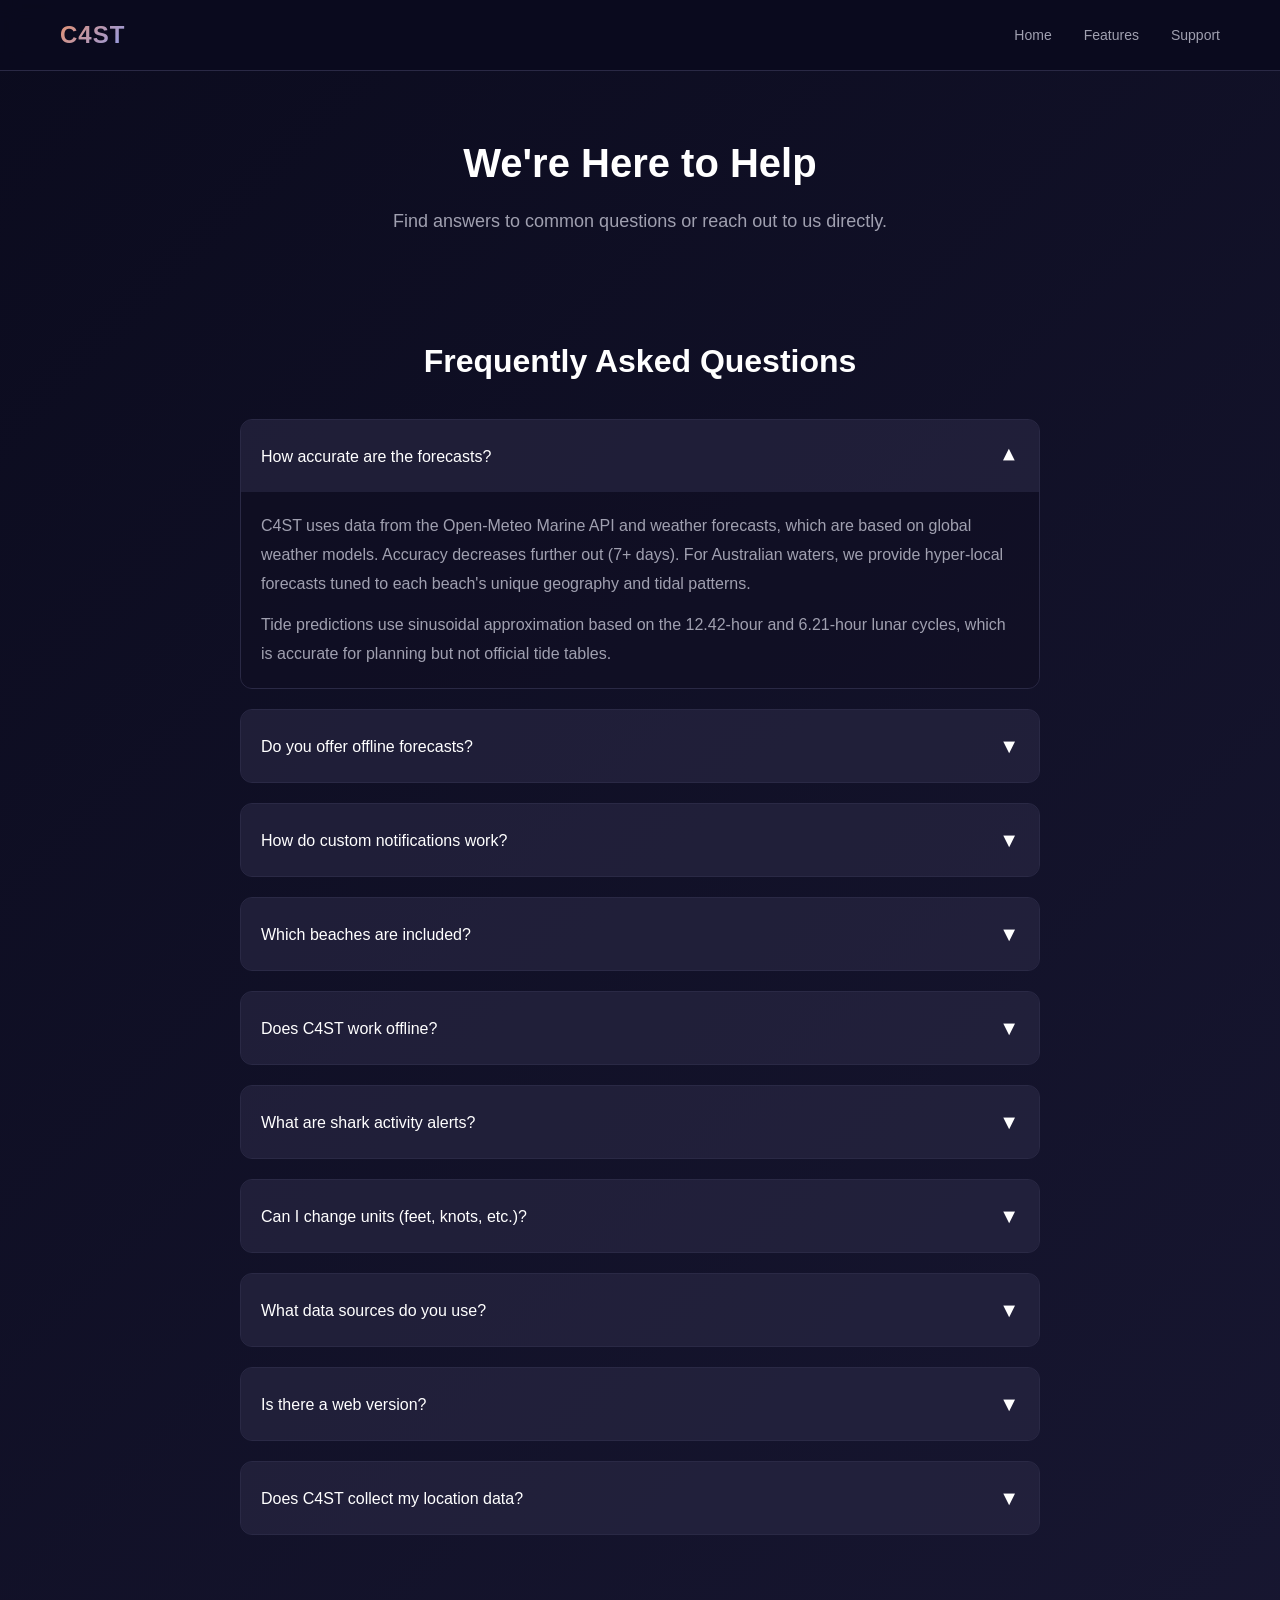
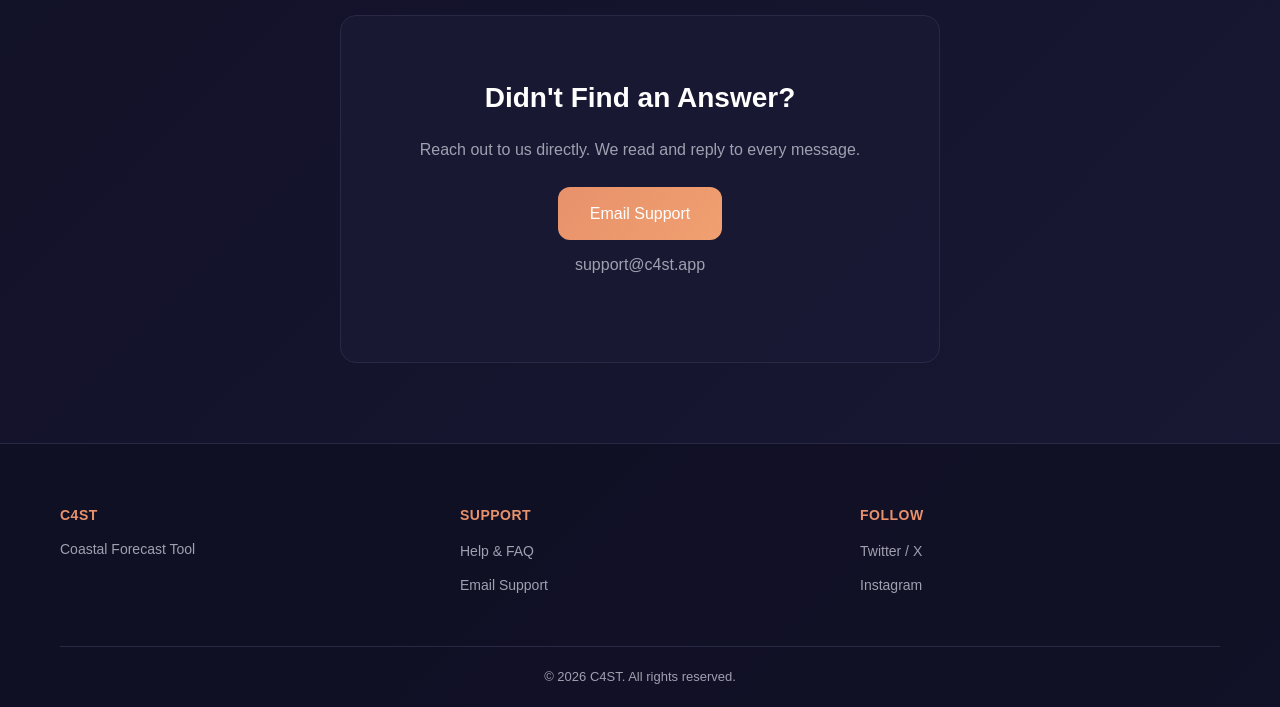
==== support/index.html @ 7ac0140b "Initial website build" ====
<!DOCTYPE html>
<html lang="en">
<head>
  <meta charset="UTF-8">
  <meta name="viewport" content="width=device-width, initial-scale=1.0">
  <meta name="description" content="C4ST Support — Help, FAQ, and contact for C4ST Coastal Forecast Tool.">
  <meta name="theme-color" content="#0b0b1e">
  <title>Support — C4ST</title>
  <link rel="stylesheet" href="../style.css">
  <style>
    .support-hero {
      padding: 60px 0 40px;
      text-align: center;
    }

    .support-hero h1 {
      font-size: 40px;
      margin-bottom: 12px;
    }

    .support-hero p {
      font-size: 18px;
      color: var(--text-secondary);
    }

    .faq-section {
      max-width: 800px;
      margin: 60px auto;
    }

    .faq-section h2 {
      font-size: 32px;
      margin-bottom: 32px;
      text-align: center;
    }

    .faq-item {
      margin-bottom: 20px;
      border: 1px solid var(--border);
      border-radius: 12px;
      overflow: hidden;
    }

    .faq-question {
      padding: 20px;
      background: rgba(42, 41, 69, 0.6);
      cursor: pointer;
      display: flex;
      justify-content: space-between;
      align-items: center;
      font-weight: 500;
      user-select: none;
      transition: background 0.3s;
    }

    .faq-question:hover {
      background: rgba(42, 41, 69, 0.9);
    }

    .faq-toggle {
      font-size: 20px;
      transition: transform 0.3s;
    }

    .faq-item.active .faq-toggle {
      transform: rotate(180deg);
    }

    .faq-answer {
      padding: 0 20px;
      max-height: 0;
      overflow: hidden;
      transition: all 0.3s ease;
      background: rgba(16, 15, 35, 0.5);
    }

    .faq-item.active .faq-answer {
      padding: 20px;
      max-height: 500px;
    }

    .faq-answer p {
      color: var(--text-secondary);
      line-height: 1.8;
      margin-bottom: 12px;
    }

    .faq-answer p:last-child {
      margin-bottom: 0;
    }

    .contact-section {
      max-width: 600px;
      margin: 80px auto;
      padding: 60px;
      background: rgba(26, 25, 53, 0.8);
      border: 1px solid var(--border);
      border-radius: 16px;
      text-align: center;
    }

    .contact-section h2 {
      font-size: 28px;
      margin-bottom: 16px;
    }

    .contact-section p {
      color: var(--text-secondary);
      margin-bottom: 24px;
      font-size: 16px;
    }

    .contact-section a {
      display: inline-block;
      margin-bottom: 12px;
    }
  </style>
</head>
<body>
  <!-- Nav -->
  <nav class="navbar">
    <div class="container">
      <a href="/" class="logo">C4ST</a>
      <ul class="nav-links">
        <li><a href="/">Home</a></li>
        <li><a href="/#features">Features</a></li>
        <li><a href="/support">Support</a></li>
      </ul>
    </div>
  </nav>

  <!-- Hero -->
  <div class="support-hero">
    <div class="container">
      <h1>We're Here to Help</h1>
      <p>Find answers to common questions or reach out to us directly.</p>
    </div>
  </div>

  <!-- FAQ -->
  <div class="container">
    <div class="faq-section">
      <h2>Frequently Asked Questions</h2>

      <div class="faq-item active">
        <div class="faq-question" onclick="this.parentElement.classList.toggle('active')">
          <span>How accurate are the forecasts?</span>
          <span class="faq-toggle">▼</span>
        </div>
        <div class="faq-answer">
          <p>C4ST uses data from the Open-Meteo Marine API and weather forecasts, which are based on global weather models. Accuracy decreases further out (7+ days). For Australian waters, we provide hyper-local forecasts tuned to each beach's unique geography and tidal patterns.</p>
          <p>Tide predictions use sinusoidal approximation based on the 12.42-hour and 6.21-hour lunar cycles, which is accurate for planning but not official tide tables.</p>
        </div>
      </div>

      <div class="faq-item">
        <div class="faq-question" onclick="this.parentElement.classList.toggle('active')">
          <span>Do you offer offline forecasts?</span>
          <span class="faq-toggle">▼</span>
        </div>
        <div class="faq-answer">
          <p>When you're offline or the API is unavailable, C4ST shows synthetic fallback data generated from each beach's latitude/longitude. This is marked clearly and shouldn't be relied on for planning. Always fetch fresh data when possible.</p>
        </div>
      </div>

      <div class="faq-item">
        <div class="faq-question" onclick="this.parentElement.classList.toggle('active')">
          <span>How do custom notifications work?</span>
          <span class="faq-toggle">▼</span>
        </div>
        <div class="faq-answer">
          <p>Set your ideal conditions for a beach: swell height range, minimum period, maximum wind speed, wind direction, tide level, and time of day. C4ST scans the 7-day forecast and notifies you when those conditions line up.</p>
          <p>You can notify up to 7 days in advance, and optionally also on the day of. The app checks forecasts when you open it and periodically in the background.</p>
        </div>
      </div>

      <div class="faq-item">
        <div class="faq-question" onclick="this.parentElement.classList.toggle('active')">
          <span>Which beaches are included?</span>
          <span class="faq-toggle">▼</span>
        </div>
        <div class="faq-answer">
          <p>C4ST covers 73 beaches across all 6 Australian states: NSW, QLD, VIC, SA, WA, and TAS. Browse by state or search by name/region. If your favourite beach isn't listed, email us and we'll consider adding it.</p>
        </div>
      </div>

      <div class="faq-item">
        <div class="faq-question" onclick="this.parentElement.classList.toggle('active')">
          <span>Does C4ST work offline?</span>
          <span class="faq-toggle">▼</span>
        </div>
        <div class="faq-answer">
          <p>Forecasts require a live internet connection to fetch from our API. However, recently fetched data is cached, so you can view past forecasts briefly offline. For a fresh forecast, you'll need connectivity.</p>
        </div>
      </div>

      <div class="faq-item">
        <div class="faq-question" onclick="this.parentElement.classList.toggle('active')">
          <span>What are shark activity alerts?</span>
          <span class="faq-toggle">▼</span>
        </div>
        <div class="faq-answer">
          <p>C4ST tracks recent shark sightings reported near Australian beaches and sends notifications if a sighting is within ~50km of your favourite spots. Sightings are sourced from public reports and surf communities. Stay alert, but remember sharks are rare — use common sense alongside the app.</p>
        </div>
      </div>

      <div class="faq-item">
        <div class="faq-question" onclick="this.parentElement.classList.toggle('active')">
          <span>Can I change units (feet, knots, etc.)?</span>
          <span class="faq-toggle">▼</span>
        </div>
        <div class="faq-answer">
          <p>Yes. Go to Settings and toggle between metric/imperial (metres/feet), 12h/24h time format, and km/h vs knots. Your preference is saved and applied everywhere in the app, including custom notifications.</p>
        </div>
      </div>

      <div class="faq-item">
        <div class="faq-question" onclick="this.parentElement.classList.toggle('active')">
          <span>What data sources do you use?</span>
          <span class="faq-toggle">▼</span>
        </div>
        <div class="faq-answer">
          <p>C4ST fetches weather and marine forecasts from the Open-Meteo APIs (free, open-source). Tides are calculated using harmonic approximation. Water temperatures are from Open-Meteo marine data. We do not scrape or repackage proprietary data.</p>
        </div>
      </div>

      <div class="faq-item">
        <div class="faq-question" onclick="this.parentElement.classList.toggle('active')">
          <span>Is there a web version?</span>
          <span class="faq-toggle">▼</span>
        </div>
        <div class="faq-answer">
          <p>C4ST is iOS-only right now. We're exploring Android and web versions in the future, but there's no timeline yet. Check back for updates.</p>
        </div>
      </div>

      <div class="faq-item">
        <div class="faq-question" onclick="this.parentElement.classList.toggle('active')">
          <span>Does C4ST collect my location data?</span>
          <span class="faq-toggle">▼</span>
        </div>
        <div class="faq-answer">
          <p>Only if you enable "Nearby Spots" in Settings, which uses your device's geolocation to rank nearby beaches. We never send location data to external servers — it's used locally to calculate distance to beaches.</p>
        </div>
      </div>
    </div>

    <!-- Contact -->
    <div class="contact-section">
      <h2>Didn't Find an Answer?</h2>
      <p>Reach out to us directly. We read and reply to every message.</p>
      <a href="mailto:support@c4st.app" class="btn btn-primary">Email Support</a>
      <p>support@c4st.app</p>
    </div>
  </div>

  <!-- Footer -->
  <footer class="footer" style="margin-top: 60px;">
    <div class="container">
      <div class="footer-content">
        <div>
          <h4>C4ST</h4>
          <p>Coastal Forecast Tool</p>
        </div>
        <div>
          <h4>Support</h4>
          <ul>
            <li><a href="/support">Help & FAQ</a></li>
            <li><a href="mailto:support@c4st.app">Email Support</a></li>
          </ul>
        </div>
        <div>
          <h4>Follow</h4>
          <ul>
            <li><a href="https://twitter.com" target="_blank">Twitter / X</a></li>
            <li><a href="https://instagram.com" target="_blank">Instagram</a></li>
          </ul>
        </div>
      </div>
      <div class="footer-bottom">
        <p>&copy; 2026 C4ST. All rights reserved.</p>
      </div>
    </div>
  </footer>

  <script>
    // FAQ accordion
    document.querySelectorAll('.faq-question').forEach(q => {
      q.addEventListener('click', () => {
        const item = q.parentElement;
        item.classList.toggle('active');
      });
    });
  </script>
</body>
</html>
---- style.css ----
* {
  margin: 0;
  padding: 0;
  box-sizing: border-box;
}

:root {
  --bg-primary: #0b0b1e;
  --bg-secondary: #16152b;
  --text-primary: #ffffff;
  --text-secondary: #a0a0b0;
  --accent: #e8916b;
  --accent-secondary: #8b9cf0;
  --border: #2a2945;
}

body {
  font-family: -apple-system, BlinkMacSystemFont, 'Segoe UI', Roboto, Oxygen, Ubuntu, Cantarell, sans-serif;
  background: linear-gradient(135deg, var(--bg-primary) 0%, #1a1935 100%);
  color: var(--text-primary);
  line-height: 1.6;
  min-height: 100vh;
}

.container {
  max-width: 1200px;
  margin: 0 auto;
  padding: 0 20px;
}

/* Navigation */
.navbar {
  position: sticky;
  top: 0;
  z-index: 100;
  background: rgba(11, 11, 30, 0.9);
  backdrop-filter: blur(10px);
  border-bottom: 1px solid var(--border);
}

.navbar .container {
  display: flex;
  justify-content: space-between;
  align-items: center;
  padding: 16px 20px;
}

.logo {
  font-size: 24px;
  font-weight: 700;
  letter-spacing: 1px;
  background: linear-gradient(135deg, var(--accent) 0%, var(--accent-secondary) 100%);
  -webkit-background-clip: text;
  -webkit-text-fill-color: transparent;
  background-clip: text;
}

.nav-links {
  display: flex;
  list-style: none;
  gap: 32px;
}

.nav-links a {
  color: var(--text-secondary);
  text-decoration: none;
  font-size: 14px;
  transition: color 0.3s;
}

.nav-links a:hover {
  color: var(--accent);
}

/* Hero Section */
.hero {
  padding: 80px 0 120px;
  text-align: center;
}

.hero h1 {
  font-size: 56px;
  font-weight: 700;
  margin-bottom: 20px;
  letter-spacing: -1px;
  max-width: 800px;
  margin-left: auto;
  margin-right: auto;
  line-height: 1.2;
}

.hero p {
  font-size: 18px;
  color: var(--text-secondary);
  max-width: 600px;
  margin: 0 auto 40px;
}

.cta-buttons {
  display: flex;
  gap: 16px;
  justify-content: center;
  margin-bottom: 80px;
  flex-wrap: wrap;
}

.btn {
  padding: 14px 32px;
  border-radius: 12px;
  text-decoration: none;
  font-weight: 500;
  font-size: 16px;
  transition: all 0.3s;
  border: none;
  cursor: pointer;
  display: inline-block;
}

.btn-primary {
  background: linear-gradient(135deg, var(--accent) 0%, #f0a070 100%);
  color: #fff;
}

.btn-primary:hover {
  transform: translateY(-2px);
  box-shadow: 0 8px 24px rgba(232, 145, 107, 0.3);
}

.btn-secondary {
  background: transparent;
  color: var(--accent);
  border: 1px solid var(--accent);
}

.btn-secondary:hover {
  background: rgba(232, 145, 107, 0.1);
}

.btn-large {
  padding: 16px 48px;
  font-size: 18px;
}

.hero-image {
  display: flex;
  justify-content: center;
  margin-top: 60px;
}

.phone-mockup {
  width: 280px;
  height: 560px;
  background: var(--bg-secondary);
  border: 12px solid #1a1a2e;
  border-radius: 40px;
  padding: 12px;
  position: relative;
  box-shadow: 0 20px 60px rgba(0, 0, 0, 0.5);
  background: linear-gradient(135deg, #16152b 0%, #1a1935 100%);
}

.phone-mockup::before {
  content: '';
  position: absolute;
  top: 0;
  left: 50%;
  transform: translateX(-50%);
  width: 150px;
  height: 25px;
  background: #1a1a2e;
  border-radius: 0 0 20px 20px;
  z-index: 10;
}

.phone-content {
  width: 100%;
  height: 100%;
  background: var(--bg-primary);
  border-radius: 32px;
  overflow: hidden;
  display: flex;
  flex-direction: column;
}

.app-header {
  padding: 40px 16px 16px;
  font-size: 14px;
  font-weight: 700;
  color: var(--accent);
  text-align: center;
  border-bottom: 1px solid var(--border);
}

.app-body {
  flex: 1;
  padding: 24px 16px;
  display: flex;
  flex-direction: column;
  gap: 16px;
}

.forecast-item {
  display: flex;
  align-items: center;
  gap: 12px;
  padding: 12px;
  background: rgba(139, 156, 240, 0.05);
  border-radius: 8px;
  border: 1px solid rgba(139, 156, 240, 0.1);
}

.forecast-item .icon {
  font-size: 24px;
}

.forecast-item .label {
  font-size: 11px;
  color: var(--text-secondary);
  text-transform: uppercase;
  letter-spacing: 0.5px;
}

.forecast-item .value {
  font-size: 14px;
  font-weight: 600;
  color: var(--accent-secondary);
}

/* Features Section */
.features {
  padding: 100px 0;
  background: rgba(26, 25, 53, 0.5);
  border-top: 1px solid var(--border);
  border-bottom: 1px solid var(--border);
}

.features h2 {
  font-size: 44px;
  font-weight: 700;
  text-align: center;
  margin-bottom: 60px;
  letter-spacing: -1px;
}

.feature-grid {
  display: grid;
  grid-template-columns: repeat(auto-fit, minmax(320px, 1fr));
  gap: 32px;
}

.feature-card {
  padding: 32px;
  background: rgba(42, 41, 69, 0.6);
  border: 1px solid var(--border);
  border-radius: 16px;
  transition: all 0.3s;
}

.feature-card:hover {
  transform: translateY(-4px);
  background: rgba(42, 41, 69, 1);
  border-color: var(--accent);
}

.feature-icon {
  font-size: 40px;
  margin-bottom: 16px;
  display: inline-block;
}

.feature-card h3 {
  font-size: 20px;
  font-weight: 600;
  margin-bottom: 12px;
}

.feature-card p {
  color: var(--text-secondary);
  font-size: 15px;
}

/* Download Section */
.download {
  padding: 100px 0;
  text-align: center;
}

.download h2 {
  font-size: 44px;
  font-weight: 700;
  margin-bottom: 16px;
  letter-spacing: -1px;
}

.download > .container > p {
  font-size: 18px;
  color: var(--text-secondary);
  margin-bottom: 32px;
}

.version {
  margin-top: 24px !important;
  font-size: 13px;
  color: var(--text-secondary);
}

/* Footer */
.footer {
  background: rgba(16, 15, 35, 0.8);
  border-top: 1px solid var(--border);
  padding: 60px 0 20px;
  margin-top: 80px;
}

.footer-content {
  display: grid;
  grid-template-columns: repeat(auto-fit, minmax(180px, 1fr));
  gap: 40px;
  margin-bottom: 40px;
}

.footer-content h4 {
  font-size: 14px;
  font-weight: 600;
  margin-bottom: 12px;
  text-transform: uppercase;
  letter-spacing: 0.5px;
  color: var(--accent);
}

.footer-content p {
  font-size: 14px;
  color: var(--text-secondary);
}

.footer-content ul {
  list-style: none;
}

.footer-content li {
  margin-bottom: 8px;
}

.footer-content a {
  color: var(--text-secondary);
  text-decoration: none;
  font-size: 14px;
  transition: color 0.3s;
}

.footer-content a:hover {
  color: var(--accent);
}

.footer-bottom {
  text-align: center;
  padding-top: 20px;
  border-top: 1px solid var(--border);
  font-size: 13px;
  color: var(--text-secondary);
}

/* Responsive */
@media (max-width: 768px) {
  .hero h1 {
    font-size: 36px;
  }

  .hero p {
    font-size: 16px;
  }

  .cta-buttons {
    flex-direction: column;
  }

  .btn {
    width: 100%;
  }

  .features h2,
  .download h2 {
    font-size: 32px;
  }

  .nav-links {
    gap: 16px;
  }

  .nav-links a {
    font-size: 12px;
  }
}

@media (max-width: 480px) {
  .hero h1 {
    font-size: 28px;
  }

  .logo {
    font-size: 20px;
  }

  .phone-mockup {
    width: 240px;
    height: 480px;
  }
}
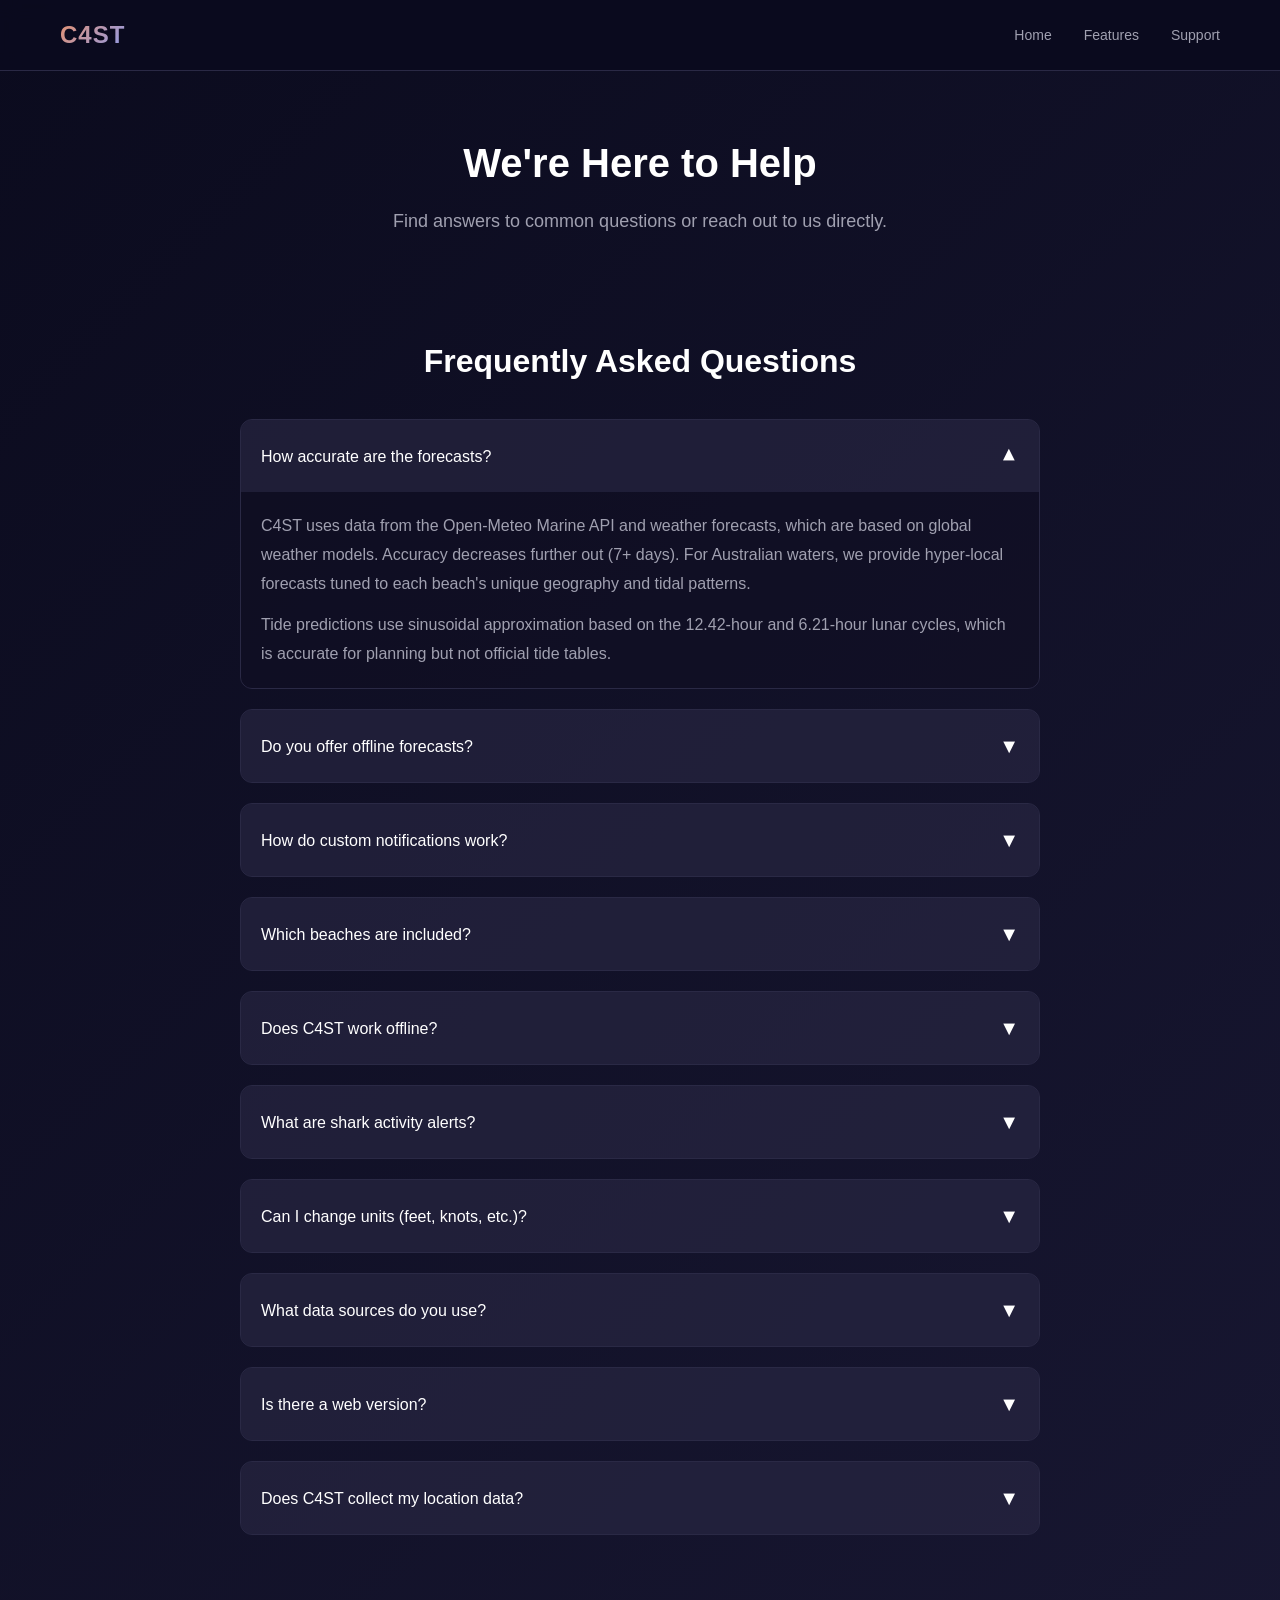
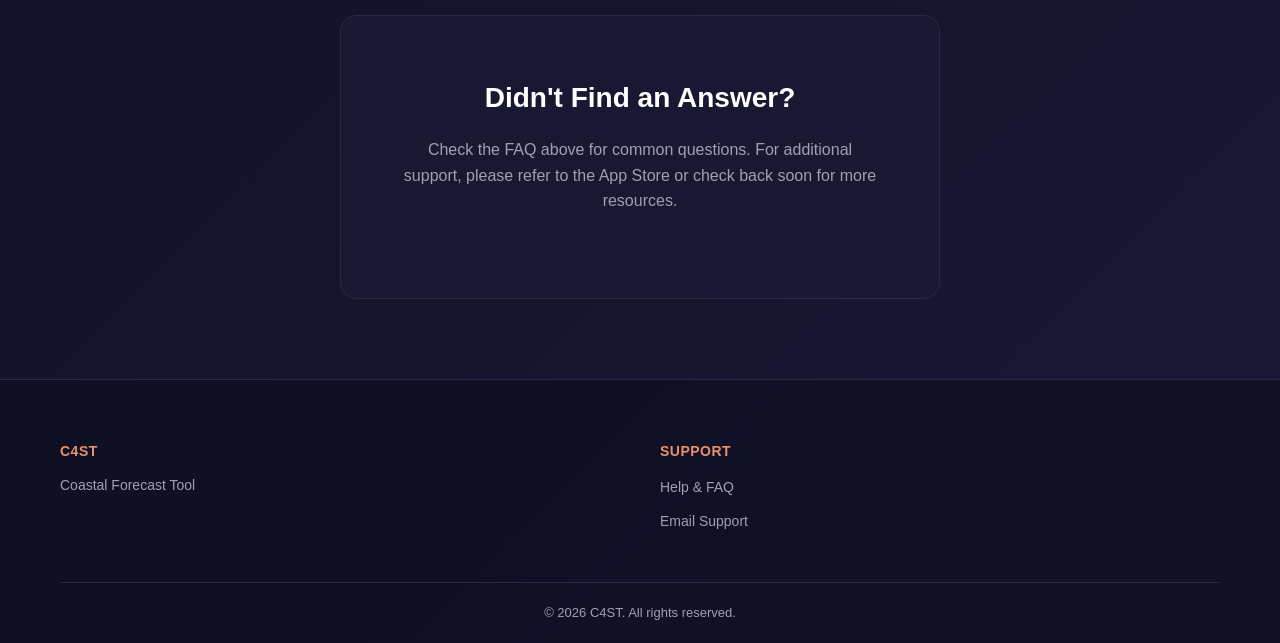
==== commit 668c3c2a: "Remove social links, update contact section" ====
--- a/support/index.html
+++ b/support/index.html
@@ -248,9 +248,7 @@
     <!-- Contact -->
     <div class="contact-section">
       <h2>Didn't Find an Answer?</h2>
-      <p>Reach out to us directly. We read and reply to every message.</p>
-      <a href="mailto:support@c4st.app" class="btn btn-primary">Email Support</a>
-      <p>support@c4st.app</p>
+      <p>Check the FAQ above for common questions. For additional support, please refer to the App Store or check back soon for more resources.</p>
     </div>
   </div>
 
@@ -267,13 +265,6 @@
           <ul>
             <li><a href="/support">Help & FAQ</a></li>
             <li><a href="mailto:support@c4st.app">Email Support</a></li>
-          </ul>
-        </div>
-        <div>
-          <h4>Follow</h4>
-          <ul>
-            <li><a href="https://twitter.com" target="_blank">Twitter / X</a></li>
-            <li><a href="https://instagram.com" target="_blank">Instagram</a></li>
           </ul>
         </div>
       </div>
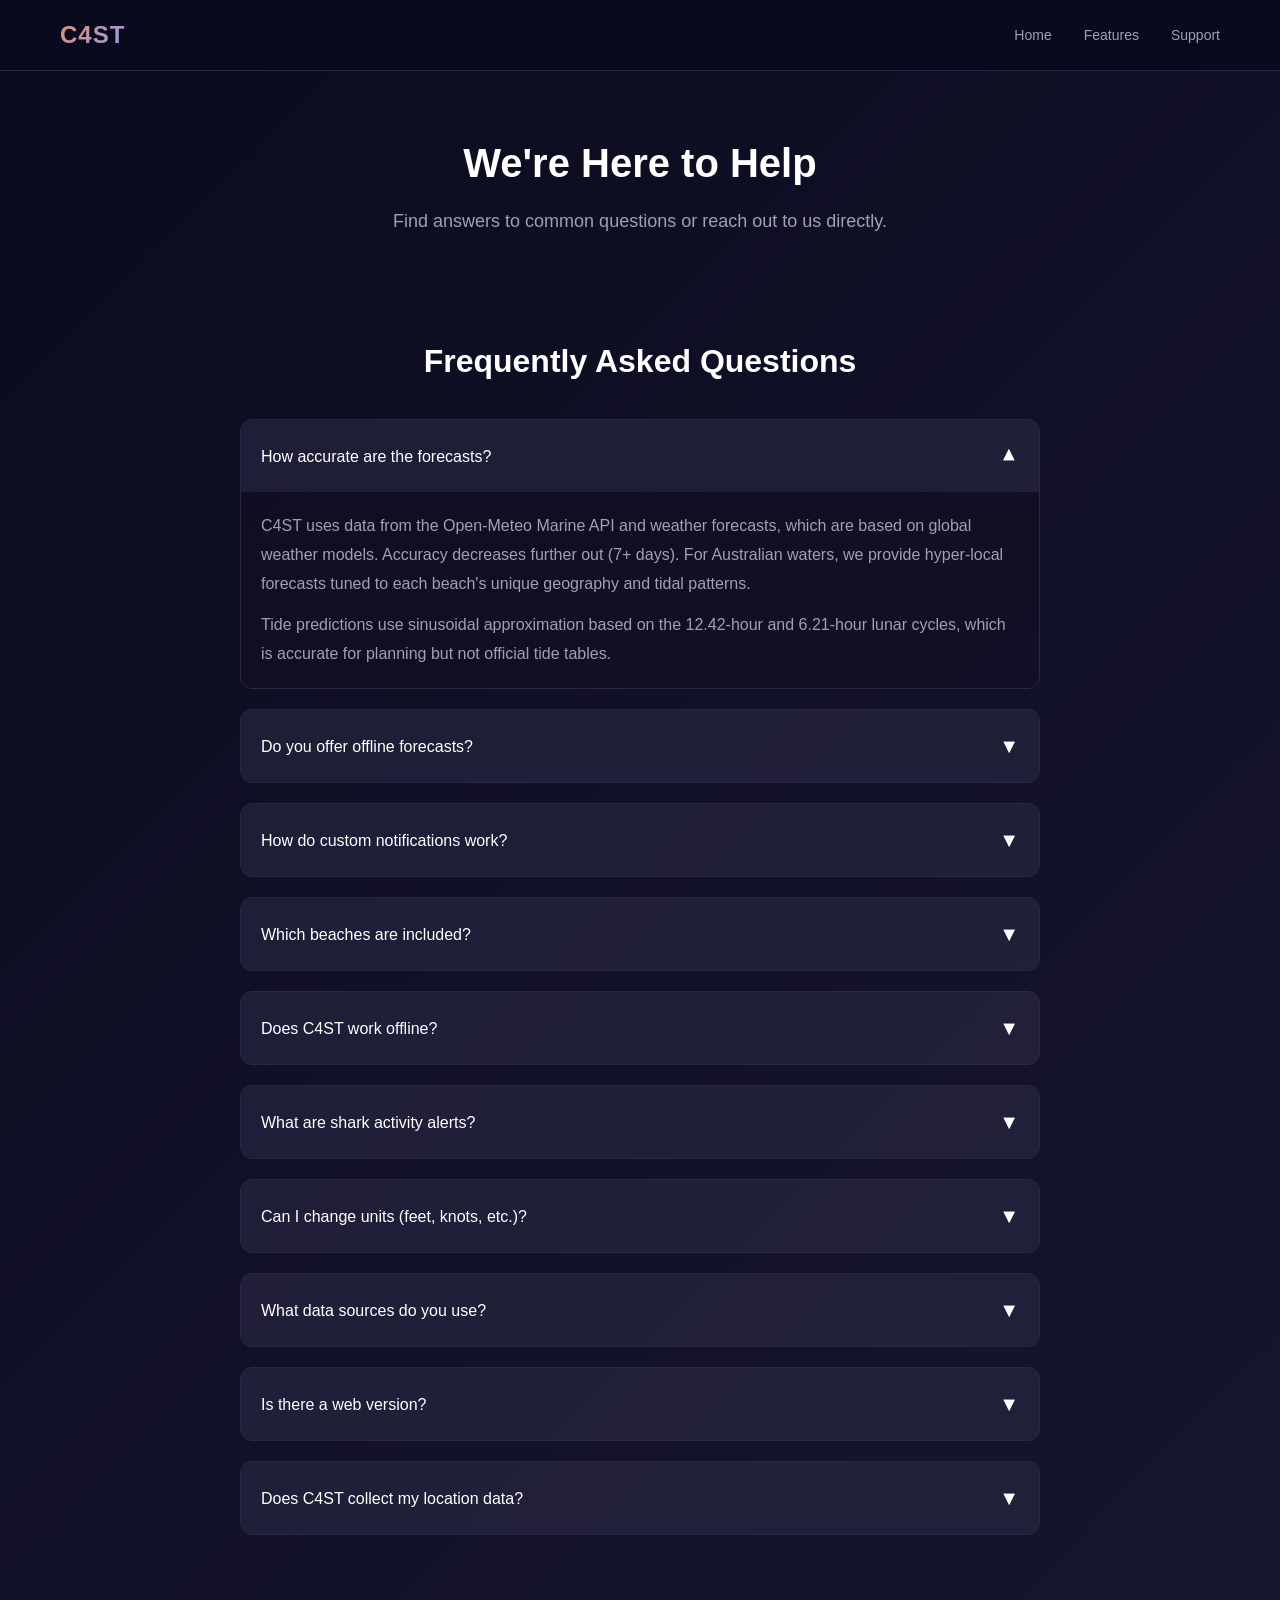
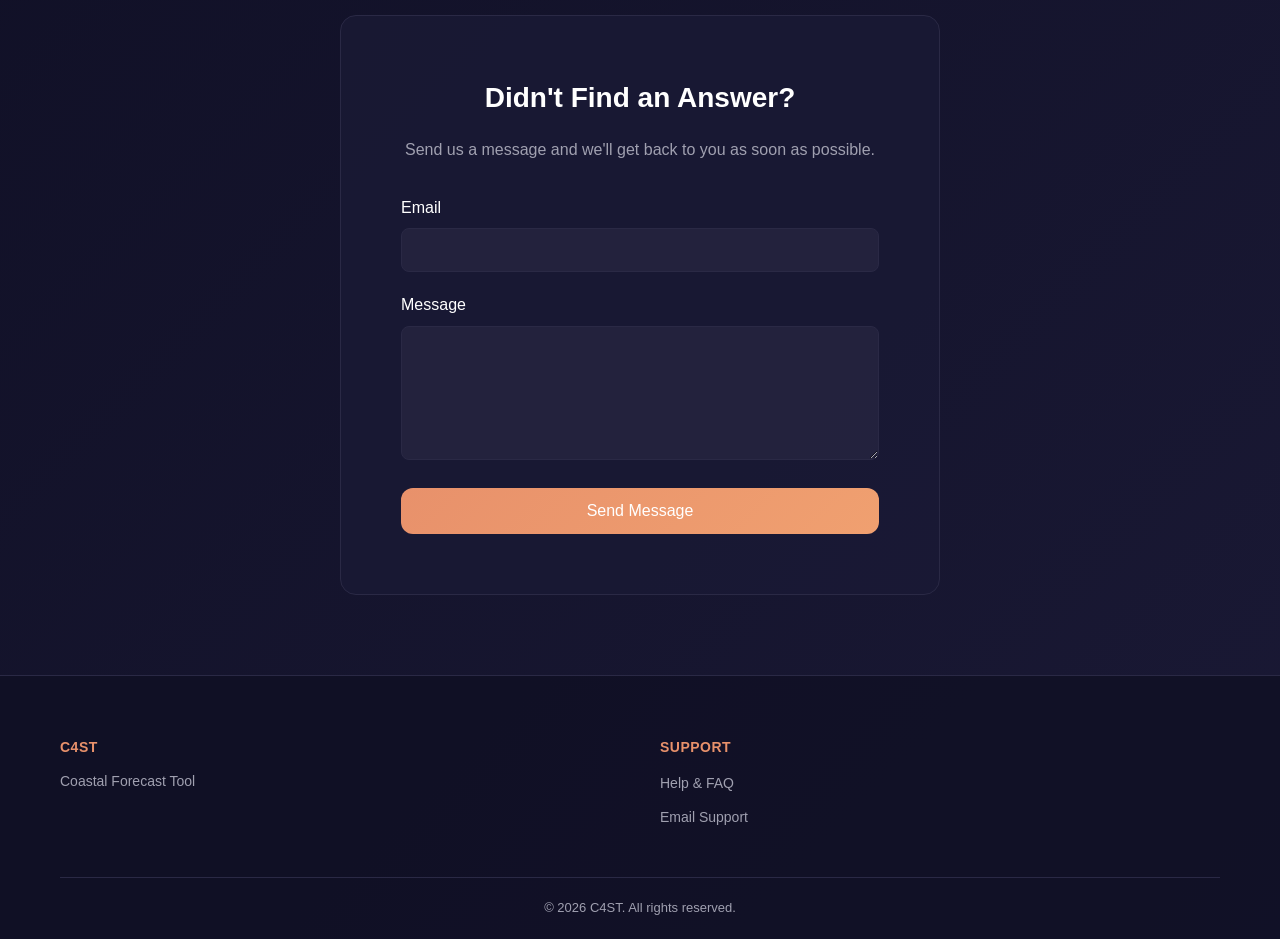
==== commit da68743b: "Add Formspree contact form to support page" ====
--- a/support/index.html
+++ b/support/index.html
@@ -248,7 +248,18 @@
     <!-- Contact -->
     <div class="contact-section">
       <h2>Didn't Find an Answer?</h2>
-      <p>Check the FAQ above for common questions. For additional support, please refer to the App Store or check back soon for more resources.</p>
+      <p>Send us a message and we'll get back to you as soon as possible.</p>
+      <form action="https://formspree.io/f/xnjljkar" method="POST" style="margin-top: 32px; text-align: left;">
+        <div style="margin-bottom: 20px;">
+          <label for="email" style="display: block; margin-bottom: 8px; font-weight: 500;">Email</label>
+          <input type="email" id="email" name="email" required style="width: 100%; padding: 12px; background: rgba(42, 41, 69, 0.6); border: 1px solid var(--border); border-radius: 8px; color: var(--text-primary); font-size: 16px; font-family: inherit; box-sizing: border-box;" />
+        </div>
+        <div style="margin-bottom: 20px;">
+          <label for="message" style="display: block; margin-bottom: 8px; font-weight: 500;">Message</label>
+          <textarea id="message" name="message" required rows="6" style="width: 100%; padding: 12px; background: rgba(42, 41, 69, 0.6); border: 1px solid var(--border); border-radius: 8px; color: var(--text-primary); font-size: 16px; font-family: inherit; box-sizing: border-box; resize: vertical;"></textarea>
+        </div>
+        <button type="submit" class="btn btn-primary" style="width: 100%;">Send Message</button>
+      </form>
     </div>
   </div>
 
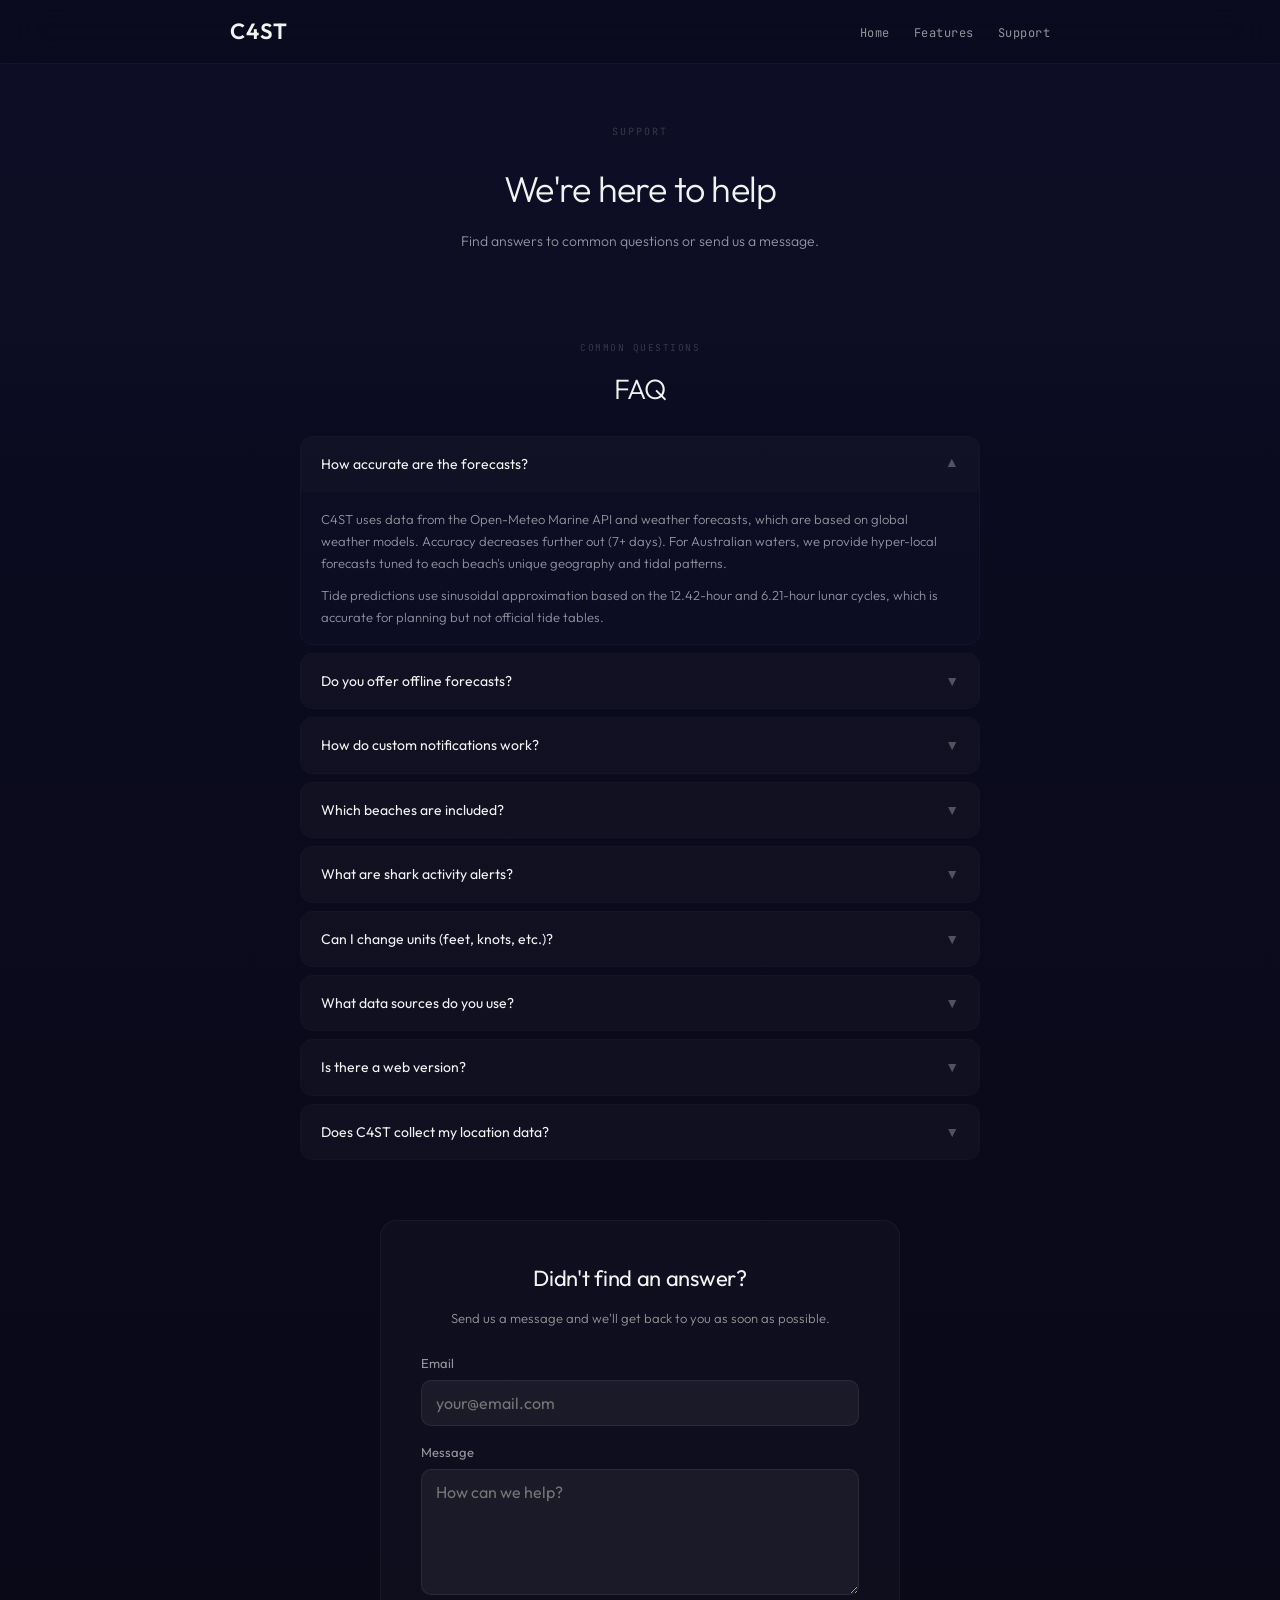
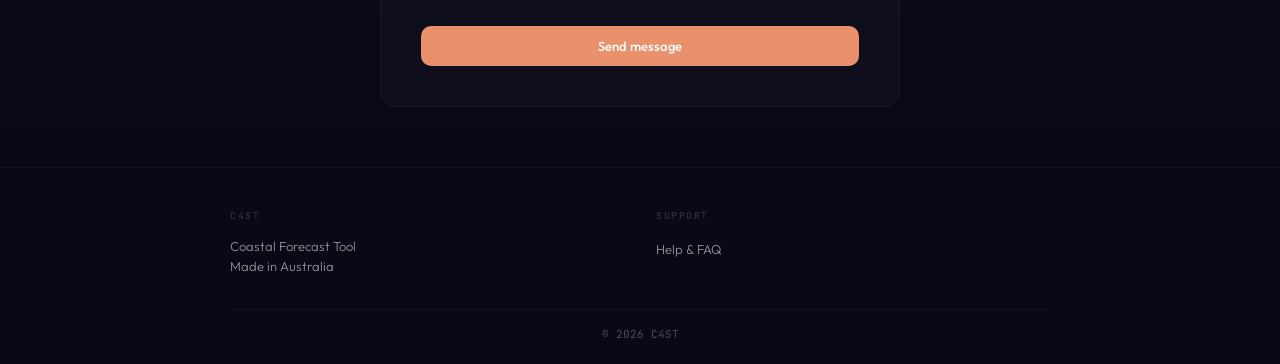
==== commit 64045eff: "Redesign website to match app UI" ====
--- a/support/index.html
+++ b/support/index.html
@@ -7,114 +7,6 @@
   <meta name="theme-color" content="#0b0b1e">
   <title>Support — C4ST</title>
   <link rel="stylesheet" href="../style.css">
-  <style>
-    .support-hero {
-      padding: 60px 0 40px;
-      text-align: center;
-    }
-
-    .support-hero h1 {
-      font-size: 40px;
-      margin-bottom: 12px;
-    }
-
-    .support-hero p {
-      font-size: 18px;
-      color: var(--text-secondary);
-    }
-
-    .faq-section {
-      max-width: 800px;
-      margin: 60px auto;
-    }
-
-    .faq-section h2 {
-      font-size: 32px;
-      margin-bottom: 32px;
-      text-align: center;
-    }
-
-    .faq-item {
-      margin-bottom: 20px;
-      border: 1px solid var(--border);
-      border-radius: 12px;
-      overflow: hidden;
-    }
-
-    .faq-question {
-      padding: 20px;
-      background: rgba(42, 41, 69, 0.6);
-      cursor: pointer;
-      display: flex;
-      justify-content: space-between;
-      align-items: center;
-      font-weight: 500;
-      user-select: none;
-      transition: background 0.3s;
-    }
-
-    .faq-question:hover {
-      background: rgba(42, 41, 69, 0.9);
-    }
-
-    .faq-toggle {
-      font-size: 20px;
-      transition: transform 0.3s;
-    }
-
-    .faq-item.active .faq-toggle {
-      transform: rotate(180deg);
-    }
-
-    .faq-answer {
-      padding: 0 20px;
-      max-height: 0;
-      overflow: hidden;
-      transition: all 0.3s ease;
-      background: rgba(16, 15, 35, 0.5);
-    }
-
-    .faq-item.active .faq-answer {
-      padding: 20px;
-      max-height: 500px;
-    }
-
-    .faq-answer p {
-      color: var(--text-secondary);
-      line-height: 1.8;
-      margin-bottom: 12px;
-    }
-
-    .faq-answer p:last-child {
-      margin-bottom: 0;
-    }
-
-    .contact-section {
-      max-width: 600px;
-      margin: 80px auto;
-      padding: 60px;
-      background: rgba(26, 25, 53, 0.8);
-      border: 1px solid var(--border);
-      border-radius: 16px;
-      text-align: center;
-    }
-
-    .contact-section h2 {
-      font-size: 28px;
-      margin-bottom: 16px;
-    }
-
-    .contact-section p {
-      color: var(--text-secondary);
-      margin-bottom: 24px;
-      font-size: 16px;
-    }
-
-    .contact-section a {
-      display: inline-block;
-      margin-bottom: 12px;
-    }
-  </style>
 </head>
 <body>
   <!-- Nav -->
@@ -132,15 +24,17 @@
   <!-- Hero -->
   <div class="support-hero">
     <div class="container">
-      <h1>We're Here to Help</h1>
-      <p>Find answers to common questions or reach out to us directly.</p>
+      <div class="hero-label">Support</div>
+      <h1>We're here to help</h1>
+      <p>Find answers to common questions or send us a message.</p>
     </div>
   </div>
 
   <!-- FAQ -->
   <div class="container">
     <div class="faq-section">
-      <h2>Frequently Asked Questions</h2>
+      <div class="section-label" style="text-align: center;">Common questions</div>
+      <h2>FAQ</h2>
 
       <div class="faq-item active">
         <div class="faq-question" onclick="this.parentElement.classList.toggle('active')">
@@ -180,17 +74,7 @@
           <span class="faq-toggle">▼</span>
         </div>
         <div class="faq-answer">
-          <p>C4ST covers 73 beaches across all 6 Australian states: NSW, QLD, VIC, SA, WA, and TAS. Browse by state or search by name/region. If your favourite beach isn't listed, email us and we'll consider adding it.</p>
-        </div>
-      </div>
-
-      <div class="faq-item">
-        <div class="faq-question" onclick="this.parentElement.classList.toggle('active')">
-          <span>Does C4ST work offline?</span>
-          <span class="faq-toggle">▼</span>
-        </div>
-        <div class="faq-answer">
-          <p>Forecasts require a live internet connection to fetch from our API. However, recently fetched data is cached, so you can view past forecasts briefly offline. For a fresh forecast, you'll need connectivity.</p>
+          <p>C4ST covers 73 beaches across all 6 Australian states: NSW, QLD, VIC, SA, WA, and TAS. Browse by state or search by name/region. If your favourite beach isn't listed, reach out and we'll consider adding it.</p>
         </div>
       </div>
 
@@ -247,52 +131,41 @@
 
     <!-- Contact -->
     <div class="contact-section">
-      <h2>Didn't Find an Answer?</h2>
+      <h2>Didn't find an answer?</h2>
       <p>Send us a message and we'll get back to you as soon as possible.</p>
-      <form action="https://formspree.io/f/xnjljkar" method="POST" style="margin-top: 32px; text-align: left;">
-        <div style="margin-bottom: 20px;">
-          <label for="email" style="display: block; margin-bottom: 8px; font-weight: 500;">Email</label>
-          <input type="email" id="email" name="email" required style="width: 100%; padding: 12px; background: rgba(42, 41, 69, 0.6); border: 1px solid var(--border); border-radius: 8px; color: var(--text-primary); font-size: 16px; font-family: inherit; box-sizing: border-box;" />
+      <form action="https://formspree.io/f/xnjljkar" method="POST" style="margin-top: 24px; text-align: left;">
+        <div style="margin-bottom: 16px;">
+          <label for="email">Email</label>
+          <input type="email" id="email" name="email" required placeholder="your@email.com" />
         </div>
-        <div style="margin-bottom: 20px;">
-          <label for="message" style="display: block; margin-bottom: 8px; font-weight: 500;">Message</label>
-          <textarea id="message" name="message" required rows="6" style="width: 100%; padding: 12px; background: rgba(42, 41, 69, 0.6); border: 1px solid var(--border); border-radius: 8px; color: var(--text-primary); font-size: 16px; font-family: inherit; box-sizing: border-box; resize: vertical;"></textarea>
+        <div style="margin-bottom: 16px;">
+          <label for="message">Message</label>
+          <textarea id="message" name="message" required rows="5" placeholder="How can we help?"></textarea>
         </div>
-        <button type="submit" class="btn btn-primary" style="width: 100%;">Send Message</button>
+        <button type="submit" class="btn btn-primary">Send message</button>
       </form>
     </div>
   </div>
 
   <!-- Footer -->
-  <footer class="footer" style="margin-top: 60px;">
+  <footer class="footer">
     <div class="container">
       <div class="footer-content">
         <div>
           <h4>C4ST</h4>
-          <p>Coastal Forecast Tool</p>
+          <p>Coastal Forecast Tool<br>Made in Australia</p>
         </div>
         <div>
           <h4>Support</h4>
           <ul>
             <li><a href="/support">Help & FAQ</a></li>
-            <li><a href="mailto:support@c4st.app">Email Support</a></li>
           </ul>
         </div>
       </div>
       <div class="footer-bottom">
-        <p>&copy; 2026 C4ST. All rights reserved.</p>
+        <p>&copy; 2026 C4ST</p>
       </div>
     </div>
   </footer>
-
-  <script>
-    // FAQ accordion
-    document.querySelectorAll('.faq-question').forEach(q => {
-      q.addEventListener('click', () => {
-        const item = q.parentElement;
-        item.classList.toggle('active');
-      });
-    });
-  </script>
 </body>
 </html>
--- a/style.css
+++ b/style.css
@@ -1,3 +1,5 @@
+@import url('https://fonts.googleapis.com/css2?family=Outfit:wght@200;300;400;500;600&family=JetBrains+Mono:wght@400;500&display=swap');
+
 * {
   margin: 0;
   padding: 0;
@@ -5,332 +7,548 @@
 }
 
 :root {
-  --bg-primary: #0b0b1e;
-  --bg-secondary: #16152b;
-  --text-primary: #ffffff;
-  --text-secondary: #a0a0b0;
-  --accent: #e8916b;
-  --accent-secondary: #8b9cf0;
-  --border: #2a2945;
+  --bg: #0b0b1e;
+  --bg-gradient: linear-gradient(180deg, #0e0e28 0%, #0b0b1e 30%, #080816 100%);
+  --text: rgba(255,255,255,0.95);
+  --text-muted: rgba(255,255,255,0.56);
+  --text-faint: rgba(255,255,255,0.28);
+  --text-ghost: rgba(255,255,255,0.176);
+  --surface: rgba(255,255,255,0.025);
+  --surface-hover: rgba(255,255,255,0.05);
+  --surface-active: rgba(255,255,255,0.08);
+  --border: rgba(255,255,255,0.07);
+  --border-faint: rgba(255,255,255,0.04);
+  --panel: rgba(14,14,40,0.96);
+  --coral: #e8916b;
+  --blue: #8b9cf0;
+  --teal: #3dd6c8;
 }
 
 body {
-  font-family: -apple-system, BlinkMacSystemFont, 'Segoe UI', Roboto, Oxygen, Ubuntu, Cantarell, sans-serif;
-  background: linear-gradient(135deg, var(--bg-primary) 0%, #1a1935 100%);
-  color: var(--text-primary);
+  font-family: 'Outfit', -apple-system, BlinkMacSystemFont, sans-serif;
+  background: var(--bg-gradient);
+  color: var(--text);
   line-height: 1.6;
   min-height: 100vh;
+  -webkit-font-smoothing: antialiased;
 }
 
 .container {
-  max-width: 1200px;
+  max-width: 860px;
   margin: 0 auto;
   padding: 0 20px;
 }
 
-/* Navigation */
+/* ═══ NAV ═══ */
 .navbar {
   position: sticky;
   top: 0;
   z-index: 100;
-  background: rgba(11, 11, 30, 0.9);
-  backdrop-filter: blur(10px);
-  border-bottom: 1px solid var(--border);
+  background: rgba(11,11,30,0.85);
+  backdrop-filter: blur(24px);
+  -webkit-backdrop-filter: blur(24px);
+  border-bottom: 1px solid var(--border-faint);
 }
 
 .navbar .container {
   display: flex;
   justify-content: space-between;
   align-items: center;
-  padding: 16px 20px;
+  padding: 14px 20px;
 }
 
 .logo {
-  font-size: 24px;
-  font-weight: 700;
+  font-size: 22px;
+  font-weight: 600;
   letter-spacing: 1px;
-  background: linear-gradient(135deg, var(--accent) 0%, var(--accent-secondary) 100%);
-  -webkit-background-clip: text;
-  -webkit-text-fill-color: transparent;
-  background-clip: text;
+  color: var(--text);
+  text-decoration: none;
 }
 
 .nav-links {
   display: flex;
   list-style: none;
-  gap: 32px;
+  gap: 24px;
 }
 
 .nav-links a {
-  color: var(--text-secondary);
+  color: var(--text-muted);
   text-decoration: none;
-  font-size: 14px;
-  transition: color 0.3s;
+  font-size: 12px;
+  font-family: 'JetBrains Mono', monospace;
+  letter-spacing: 0.5px;
+  transition: color 0.2s;
 }
 
 .nav-links a:hover {
-  color: var(--accent);
-}
-
-/* Hero Section */
+  color: var(--coral);
+}
+
+/* ═══ HERO ═══ */
 .hero {
-  padding: 80px 0 120px;
+  padding: 80px 0 100px;
   text-align: center;
 }
 
+.hero-label {
+  font-family: 'JetBrains Mono', monospace;
+  font-size: 10px;
+  letter-spacing: 2px;
+  text-transform: uppercase;
+  color: var(--text-ghost);
+  margin-bottom: 20px;
+}
+
 .hero h1 {
-  font-size: 56px;
-  font-weight: 700;
-  margin-bottom: 20px;
-  letter-spacing: -1px;
-  max-width: 800px;
-  margin-left: auto;
-  margin-right: auto;
-  line-height: 1.2;
+  font-size: 48px;
+  font-weight: 300;
+  letter-spacing: -1.5px;
+  line-height: 1.15;
+  max-width: 700px;
+  margin: 0 auto 20px;
+}
+
+.hero h1 em {
+  font-style: normal;
+  color: var(--teal);
 }
 
 .hero p {
-  font-size: 18px;
-  color: var(--text-secondary);
-  max-width: 600px;
+  font-size: 16px;
+  color: var(--text-muted);
+  max-width: 520px;
   margin: 0 auto 40px;
+  font-weight: 300;
+  line-height: 1.7;
 }
 
 .cta-buttons {
   display: flex;
-  gap: 16px;
+  gap: 12px;
   justify-content: center;
-  margin-bottom: 80px;
   flex-wrap: wrap;
 }
 
 .btn {
-  padding: 14px 32px;
-  border-radius: 12px;
+  padding: 12px 28px;
+  border-radius: 10px;
   text-decoration: none;
   font-weight: 500;
-  font-size: 16px;
-  transition: all 0.3s;
+  font-size: 13px;
+  font-family: 'Outfit', sans-serif;
+  transition: all 0.2s;
   border: none;
   cursor: pointer;
   display: inline-block;
 }
 
 .btn-primary {
-  background: linear-gradient(135deg, var(--accent) 0%, #f0a070 100%);
+  background: var(--coral);
   color: #fff;
 }
 
 .btn-primary:hover {
-  transform: translateY(-2px);
-  box-shadow: 0 8px 24px rgba(232, 145, 107, 0.3);
+  filter: brightness(1.12);
+  transform: translateY(-1px);
 }
 
 .btn-secondary {
   background: transparent;
-  color: var(--accent);
-  border: 1px solid var(--accent);
+  color: var(--text-muted);
+  border: 1px solid var(--border);
 }
 
 .btn-secondary:hover {
-  background: rgba(232, 145, 107, 0.1);
-}
-
-.btn-large {
-  padding: 16px 48px;
+  background: var(--surface-hover);
+  color: var(--text);
+}
+
+/* ═══ BEACH CARDS (Hero showcase) ═══ */
+.beach-cards {
+  display: flex;
+  flex-direction: column;
+  gap: 10px;
+  max-width: 420px;
+  margin: 60px auto 0;
+}
+
+.beach-card {
+  background: var(--surface);
+  border: 1px solid var(--border-faint);
+  border-radius: 16px;
+  padding: 18px 20px;
+  text-align: left;
+  position: relative;
+  overflow: hidden;
+  transition: all 0.2s;
+}
+
+.beach-card:hover {
+  border-color: var(--border);
+  background: var(--surface-hover);
+}
+
+.beach-card-top {
+  display: flex;
+  justify-content: space-between;
+  align-items: flex-start;
+}
+
+.beach-name {
   font-size: 18px;
-}
-
-.hero-image {
-  display: flex;
-  justify-content: center;
-  margin-top: 60px;
-}
-
-.phone-mockup {
-  width: 280px;
-  height: 560px;
-  background: var(--bg-secondary);
-  border: 12px solid #1a1a2e;
-  border-radius: 40px;
-  padding: 12px;
-  position: relative;
-  box-shadow: 0 20px 60px rgba(0, 0, 0, 0.5);
-  background: linear-gradient(135deg, #16152b 0%, #1a1935 100%);
-}
-
-.phone-mockup::before {
-  content: '';
-  position: absolute;
-  top: 0;
-  left: 50%;
-  transform: translateX(-50%);
-  width: 150px;
-  height: 25px;
-  background: #1a1a2e;
-  border-radius: 0 0 20px 20px;
-  z-index: 10;
-}
-
-.phone-content {
-  width: 100%;
-  height: 100%;
-  background: var(--bg-primary);
-  border-radius: 32px;
-  overflow: hidden;
-  display: flex;
-  flex-direction: column;
-}
-
-.app-header {
-  padding: 40px 16px 16px;
-  font-size: 14px;
-  font-weight: 700;
-  color: var(--accent);
-  text-align: center;
-  border-bottom: 1px solid var(--border);
-}
-
-.app-body {
-  flex: 1;
-  padding: 24px 16px;
-  display: flex;
-  flex-direction: column;
-  gap: 16px;
-}
-
-.forecast-item {
-  display: flex;
-  align-items: center;
-  gap: 12px;
-  padding: 12px;
-  background: rgba(139, 156, 240, 0.05);
-  border-radius: 8px;
-  border: 1px solid rgba(139, 156, 240, 0.1);
-}
-
-.forecast-item .icon {
-  font-size: 24px;
-}
-
-.forecast-item .label {
+  font-weight: 500;
+  letter-spacing: -0.3px;
+}
+
+.beach-region {
   font-size: 11px;
-  color: var(--text-secondary);
+  color: var(--text-muted);
+  opacity: 0.48;
+  margin-top: 2px;
+}
+
+.beach-temp {
+  font-size: 28px;
+  font-weight: 200;
+  letter-spacing: -1px;
+  line-height: 1;
+  text-align: right;
+}
+
+.beach-temp-range {
+  font-size: 11px;
+  color: var(--text-muted);
+  opacity: 0.48;
+  margin-top: 2px;
+}
+
+.beach-card-bottom {
+  display: flex;
+  justify-content: space-between;
+  align-items: flex-end;
+  margin-top: 12px;
+}
+
+.quality-badge {
+  display: inline-block;
+  font-size: 9px;
+  font-family: 'JetBrains Mono', monospace;
+  letter-spacing: 1px;
   text-transform: uppercase;
-  letter-spacing: 0.5px;
-}
-
-.forecast-item .value {
-  font-size: 14px;
-  font-weight: 600;
-  color: var(--accent-secondary);
-}
-
-/* Features Section */
+  padding: 2px 6px;
+  border-radius: 3px;
+}
+
+.quality-glassy {
+  color: var(--teal);
+  background: rgba(61,214,200,0.1);
+}
+
+.quality-clean {
+  color: var(--blue);
+  background: rgba(139,156,240,0.1);
+}
+
+.quality-choppy {
+  color: var(--coral);
+  background: rgba(232,145,107,0.1);
+}
+
+.beach-swell {
+  font-size: 11.5px;
+  color: var(--text-muted);
+  opacity: 0.52;
+  font-family: 'JetBrains Mono', monospace;
+}
+
+.beach-detail {
+  font-size: 11px;
+  color: var(--text-muted);
+  opacity: 0.48;
+  font-family: 'JetBrains Mono', monospace;
+  margin-top: 3px;
+}
+
+/* ═══ FEATURES ═══ */
 .features {
   padding: 100px 0;
-  background: rgba(26, 25, 53, 0.5);
-  border-top: 1px solid var(--border);
-  border-bottom: 1px solid var(--border);
+}
+
+.section-label {
+  font-family: 'JetBrains Mono', monospace;
+  font-size: 9.5px;
+  letter-spacing: 1.5px;
+  text-transform: uppercase;
+  color: var(--text-ghost);
+  margin-bottom: 12px;
+  text-align: center;
 }
 
 .features h2 {
-  font-size: 44px;
-  font-weight: 700;
+  font-size: 36px;
+  font-weight: 300;
+  letter-spacing: -0.8px;
   text-align: center;
-  margin-bottom: 60px;
-  letter-spacing: -1px;
+  margin-bottom: 48px;
 }
 
 .feature-grid {
   display: grid;
-  grid-template-columns: repeat(auto-fit, minmax(320px, 1fr));
-  gap: 32px;
+  grid-template-columns: repeat(auto-fit, minmax(250px, 1fr));
+  gap: 10px;
 }
 
 .feature-card {
-  padding: 32px;
-  background: rgba(42, 41, 69, 0.6);
+  padding: 24px;
+  background: var(--surface);
+  border: 1px solid var(--border-faint);
+  border-radius: 16px;
+  transition: all 0.2s;
+}
+
+.feature-card:hover {
+  border-color: var(--border);
+  background: var(--surface-hover);
+}
+
+.feature-icon {
+  font-size: 28px;
+  margin-bottom: 14px;
+  display: inline-block;
+}
+
+.feature-card h3 {
+  font-size: 16px;
+  font-weight: 500;
+  letter-spacing: -0.3px;
+  margin-bottom: 8px;
+}
+
+.feature-card p {
+  color: var(--text-muted);
+  font-size: 13px;
+  font-weight: 300;
+  line-height: 1.6;
+}
+
+/* ═══ HIGHLIGHTS (alternating sections) ═══ */
+.highlights {
+  padding: 60px 0;
+}
+
+.highlight-row {
+  display: flex;
+  align-items: center;
+  gap: 48px;
+  padding: 40px 0;
+  border-top: 1px solid var(--border-faint);
+}
+
+.highlight-row:last-child {
+  border-bottom: 1px solid var(--border-faint);
+}
+
+.highlight-text {
+  flex: 1;
+}
+
+.highlight-text .section-label {
+  text-align: left;
+}
+
+.highlight-text h3 {
+  font-size: 28px;
+  font-weight: 300;
+  letter-spacing: -0.5px;
+  margin-bottom: 12px;
+}
+
+.highlight-text p {
+  font-size: 14px;
+  color: var(--text-muted);
+  font-weight: 300;
+  line-height: 1.7;
+}
+
+.highlight-visual {
+  flex: 1;
+  display: flex;
+  justify-content: center;
+}
+
+.highlight-visual .mock-card {
+  width: 100%;
+  max-width: 320px;
+  background: var(--surface);
+  border: 1px solid var(--border-faint);
+  border-radius: 16px;
+  padding: 20px;
+}
+
+/* ═══ Mock UI elements ═══ */
+.mock-slider {
+  margin: 16px 0;
+}
+
+.mock-slider-label {
+  display: flex;
+  justify-content: space-between;
+  font-size: 13px;
+  margin-bottom: 8px;
+}
+
+.mock-slider-label span:last-child {
+  font-family: 'JetBrains Mono', monospace;
+  font-size: 12px;
+  opacity: 0.8;
+}
+
+.mock-slider-track {
+  position: relative;
+  height: 4px;
+  background: var(--surface-hover);
+  border-radius: 2px;
+}
+
+.mock-slider-fill {
+  position: absolute;
+  height: 100%;
+  border-radius: 2px;
+  top: 0;
+  left: 0;
+}
+
+.mock-slider-fill.blue { background: var(--blue); }
+.mock-slider-fill.teal { background: var(--teal); }
+.mock-slider-fill.coral { background: var(--coral); }
+
+.mock-slider-handle {
+  position: absolute;
+  width: 14px;
+  height: 14px;
+  border-radius: 7px;
+  top: -5px;
+  border: 2px solid var(--bg);
+  box-shadow: 0 1px 3px rgba(0,0,0,0.3);
+}
+
+.mock-slider-handle.blue { background: var(--blue); }
+.mock-slider-handle.teal { background: var(--teal); }
+.mock-slider-handle.coral { background: var(--coral); }
+
+.mock-compass {
+  width: 120px;
+  height: 120px;
+  border: 1.5px solid var(--border);
+  border-radius: 50%;
+  margin: 16px auto;
+  position: relative;
+}
+
+.mock-compass-label {
+  position: absolute;
+  font-family: 'JetBrains Mono', monospace;
+  font-size: 9px;
+  color: var(--text-muted);
+}
+
+.mock-compass-label.n { top: 4px; left: 50%; transform: translateX(-50%); }
+.mock-compass-label.s { bottom: 4px; left: 50%; transform: translateX(-50%); }
+.mock-compass-label.e { right: 6px; top: 50%; transform: translateY(-50%); }
+.mock-compass-label.w { left: 6px; top: 50%; transform: translateY(-50%); }
+
+.mock-compass-center {
+  position: absolute;
+  top: 50%;
+  left: 50%;
+  transform: translate(-50%, -50%);
+  font-family: 'JetBrains Mono', monospace;
+  font-size: 10px;
+  color: var(--text-muted);
+  opacity: 0.7;
+}
+
+.mock-tide-chips {
+  display: flex;
+  gap: 6px;
+  margin-top: 16px;
+}
+
+.mock-chip {
+  padding: 6px 12px;
+  border-radius: 6px;
+  font-size: 11px;
+  font-family: 'JetBrains Mono', monospace;
+  letter-spacing: 0.5px;
+}
+
+.mock-chip.active {
+  background: var(--surface-active);
   border: 1px solid var(--border);
-  border-radius: 16px;
-  transition: all 0.3s;
-}
-
-.feature-card:hover {
-  transform: translateY(-4px);
-  background: rgba(42, 41, 69, 1);
-  border-color: var(--accent);
-}
-
-.feature-icon {
-  font-size: 40px;
-  margin-bottom: 16px;
-  display: inline-block;
-}
-
-.feature-card h3 {
-  font-size: 20px;
-  font-weight: 600;
+  color: var(--text);
+}
+
+.mock-chip.inactive {
+  background: transparent;
+  border: 1px solid var(--border-faint);
+  color: var(--text-muted);
+}
+
+/* ═══ DOWNLOAD ═══ */
+.download {
+  padding: 100px 0 60px;
+  text-align: center;
+}
+
+.download h2 {
+  font-size: 36px;
+  font-weight: 300;
+  letter-spacing: -0.8px;
   margin-bottom: 12px;
 }
 
-.feature-card p {
-  color: var(--text-secondary);
-  font-size: 15px;
-}
-
-/* Download Section */
-.download {
-  padding: 100px 0;
-  text-align: center;
-}
-
-.download h2 {
-  font-size: 44px;
-  font-weight: 700;
-  margin-bottom: 16px;
-  letter-spacing: -1px;
-}
-
 .download > .container > p {
-  font-size: 18px;
-  color: var(--text-secondary);
+  font-size: 14px;
+  color: var(--text-muted);
+  font-weight: 300;
   margin-bottom: 32px;
 }
 
 .version {
-  margin-top: 24px !important;
-  font-size: 13px;
-  color: var(--text-secondary);
-}
-
-/* Footer */
+  margin-top: 20px !important;
+  font-size: 11px;
+  font-family: 'JetBrains Mono', monospace;
+  color: var(--text-faint);
+}
+
+/* ═══ FOOTER ═══ */
 .footer {
-  background: rgba(16, 15, 35, 0.8);
-  border-top: 1px solid var(--border);
-  padding: 60px 0 20px;
-  margin-top: 80px;
+  border-top: 1px solid var(--border-faint);
+  padding: 40px 0 20px;
+  margin-top: 40px;
 }
 
 .footer-content {
   display: grid;
-  grid-template-columns: repeat(auto-fit, minmax(180px, 1fr));
-  gap: 40px;
-  margin-bottom: 40px;
+  grid-template-columns: repeat(auto-fit, minmax(160px, 1fr));
+  gap: 32px;
+  margin-bottom: 32px;
 }
 
 .footer-content h4 {
-  font-size: 14px;
-  font-weight: 600;
+  font-family: 'JetBrains Mono', monospace;
+  font-size: 9.5px;
+  font-weight: 500;
+  letter-spacing: 1.5px;
+  text-transform: uppercase;
+  color: var(--text-ghost);
   margin-bottom: 12px;
-  text-transform: uppercase;
-  letter-spacing: 0.5px;
-  color: var(--accent);
 }
 
 .footer-content p {
-  font-size: 14px;
-  color: var(--text-secondary);
+  font-size: 13px;
+  color: var(--text-muted);
+  font-weight: 300;
 }
 
 .footer-content ul {
@@ -342,53 +560,229 @@
 }
 
 .footer-content a {
-  color: var(--text-secondary);
+  color: var(--text-muted);
   text-decoration: none;
-  font-size: 14px;
-  transition: color 0.3s;
+  font-size: 13px;
+  font-weight: 300;
+  transition: color 0.2s;
 }
 
 .footer-content a:hover {
-  color: var(--accent);
+  color: var(--coral);
 }
 
 .footer-bottom {
   text-align: center;
-  padding-top: 20px;
-  border-top: 1px solid var(--border);
+  padding-top: 16px;
+  border-top: 1px solid var(--border-faint);
+  font-size: 11px;
+  font-family: 'JetBrains Mono', monospace;
+  color: var(--text-faint);
+}
+
+/* ═══ SUPPORT PAGE ═══ */
+.support-hero {
+  padding: 60px 0 40px;
+  text-align: center;
+}
+
+.support-hero h1 {
+  font-size: 36px;
+  font-weight: 300;
+  letter-spacing: -0.8px;
+  margin-bottom: 12px;
+}
+
+.support-hero p {
+  font-size: 14px;
+  color: var(--text-muted);
+  font-weight: 300;
+}
+
+.faq-section {
+  max-width: 680px;
+  margin: 48px auto;
+}
+
+.faq-section h2 {
+  font-size: 28px;
+  font-weight: 300;
+  letter-spacing: -0.5px;
+  margin-bottom: 24px;
+  text-align: center;
+}
+
+.faq-item {
+  margin-bottom: 8px;
+  border: 1px solid var(--border-faint);
+  border-radius: 12px;
+  overflow: hidden;
+  transition: border-color 0.2s;
+}
+
+.faq-item:hover {
+  border-color: var(--border);
+}
+
+.faq-question {
+  padding: 16px 20px;
+  background: var(--surface);
+  cursor: pointer;
+  display: flex;
+  justify-content: space-between;
+  align-items: center;
+  font-weight: 400;
+  font-size: 14px;
+  user-select: none;
+  transition: background 0.2s;
+}
+
+.faq-question:hover {
+  background: var(--surface-hover);
+}
+
+.faq-toggle {
+  font-size: 14px;
+  color: var(--text-faint);
+  transition: transform 0.3s;
+}
+
+.faq-item.active .faq-toggle {
+  transform: rotate(180deg);
+}
+
+.faq-answer {
+  padding: 0 20px;
+  max-height: 0;
+  overflow: hidden;
+  transition: all 0.3s ease;
+  background: rgba(14,14,40,0.5);
+}
+
+.faq-item.active .faq-answer {
+  padding: 16px 20px;
+  max-height: 500px;
+}
+
+.faq-answer p {
+  color: var(--text-muted);
   font-size: 13px;
-  color: var(--text-secondary);
-}
-
-/* Responsive */
+  font-weight: 300;
+  line-height: 1.7;
+  margin-bottom: 10px;
+}
+
+.faq-answer p:last-child {
+  margin-bottom: 0;
+}
+
+.contact-section {
+  max-width: 520px;
+  margin: 60px auto;
+  padding: 40px;
+  background: var(--surface);
+  border: 1px solid var(--border-faint);
+  border-radius: 16px;
+  text-align: center;
+}
+
+.contact-section h2 {
+  font-size: 22px;
+  font-weight: 400;
+  letter-spacing: -0.3px;
+  margin-bottom: 12px;
+}
+
+.contact-section > p {
+  color: var(--text-muted);
+  margin-bottom: 24px;
+  font-size: 13px;
+  font-weight: 300;
+}
+
+.contact-section label {
+  display: block;
+  text-align: left;
+  font-size: 13px;
+  color: var(--text-muted);
+  margin-bottom: 6px;
+}
+
+.contact-section input,
+.contact-section textarea {
+  width: 100%;
+  padding: 12px 14px;
+  background: var(--surface-hover);
+  border: 1px solid var(--border);
+  border-radius: 10px;
+  color: var(--text);
+  font-size: 16px;
+  font-family: 'Outfit', sans-serif;
+  outline: none;
+  transition: border-color 0.2s;
+}
+
+.contact-section input:focus,
+.contact-section textarea:focus {
+  border-color: rgba(255,255,255,0.15);
+}
+
+.contact-section textarea {
+  resize: vertical;
+}
+
+.contact-section .btn {
+  width: 100%;
+  margin-top: 8px;
+}
+
+/* ═══ RESPONSIVE ═══ */
 @media (max-width: 768px) {
   .hero h1 {
-    font-size: 36px;
-  }
-
-  .hero p {
-    font-size: 16px;
+    font-size: 32px;
   }
 
   .cta-buttons {
     flex-direction: column;
+    max-width: 320px;
+    margin-left: auto;
+    margin-right: auto;
   }
 
   .btn {
     width: 100%;
+    text-align: center;
   }
 
   .features h2,
   .download h2 {
-    font-size: 32px;
+    font-size: 28px;
+  }
+
+  .feature-grid {
+    grid-template-columns: 1fr;
+  }
+
+  .highlight-row {
+    flex-direction: column;
+    gap: 32px;
+  }
+
+  .highlight-row:nth-child(even) {
+    flex-direction: column;
   }
 
   .nav-links {
     gap: 16px;
   }
 
-  .nav-links a {
-    font-size: 12px;
+  .beach-cards {
+    margin-left: 0;
+    margin-right: 0;
+  }
+
+  .contact-section {
+    padding: 28px 20px;
   }
 }
 
@@ -398,11 +792,6 @@
   }
 
   .logo {
-    font-size: 20px;
-  }
-
-  .phone-mockup {
-    width: 240px;
-    height: 480px;
-  }
-}
+    font-size: 18px;
+  }
+}
